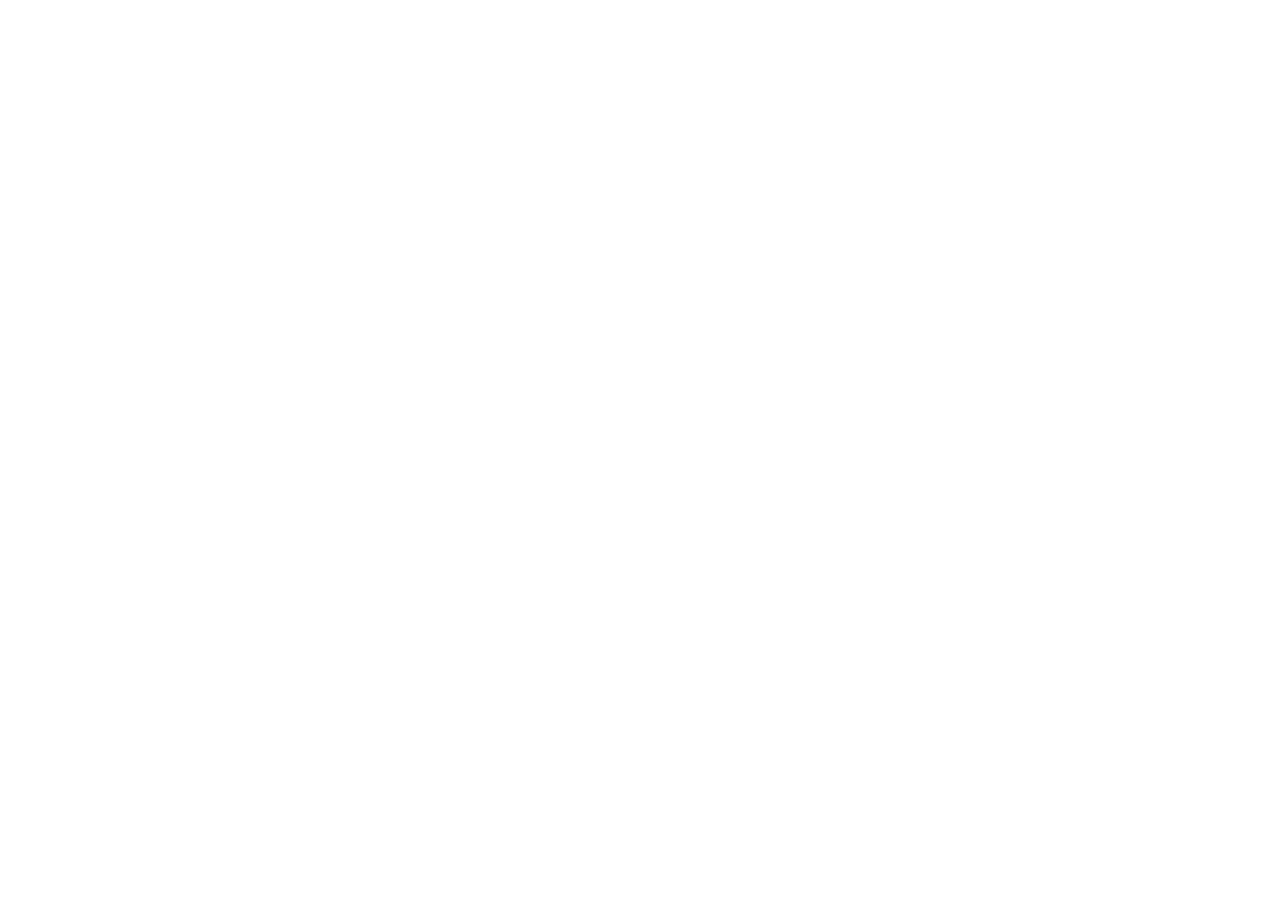
==== index.html @ 4d8fef51 "index.htmlを追加しました" ====
<!DOCTYPE html>
<html lang="ja">
<head>
  <meta charset="UTF-8">
  <meta http-equiv="X-UA-Compatible" content="IE=edge">
  <meta name="viewport" content="width=device-width, initial-scale=1.0">
  <title>Document</title>
</head>
<body>
  
</body>
</html>
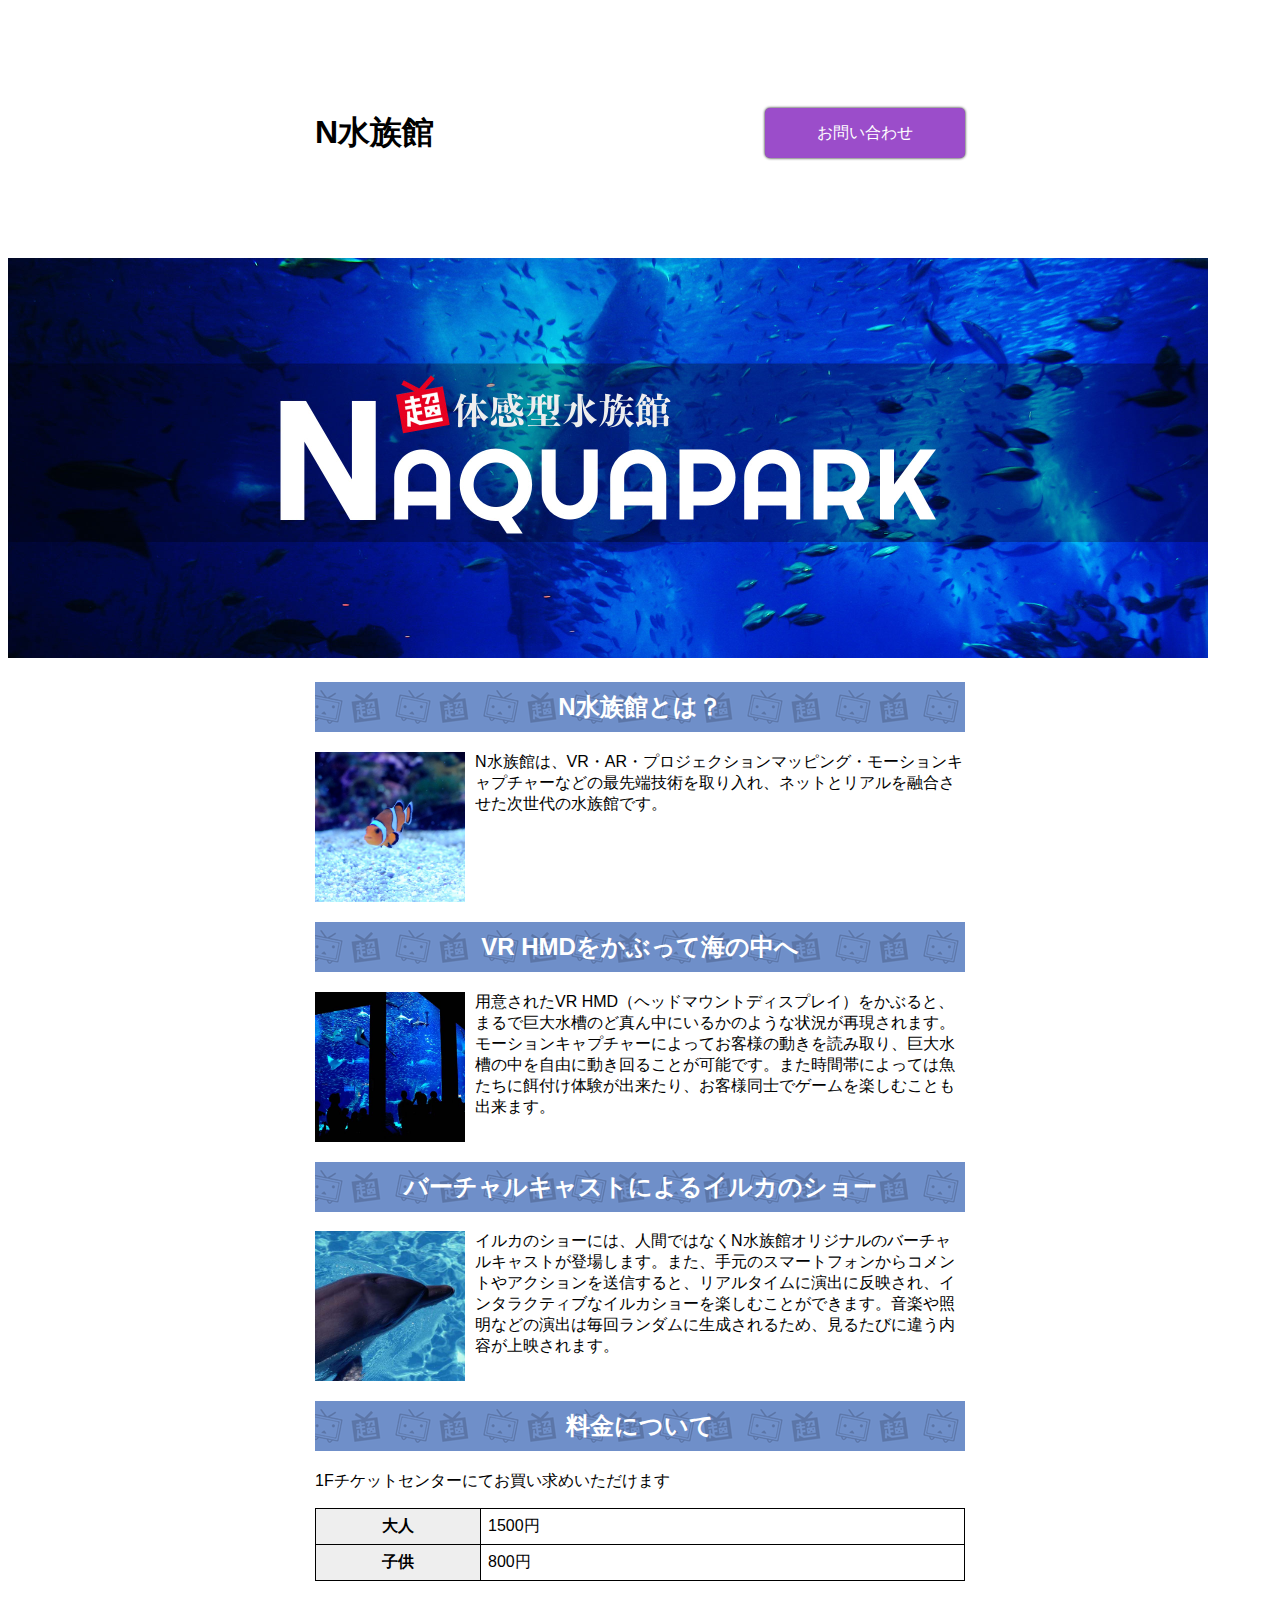
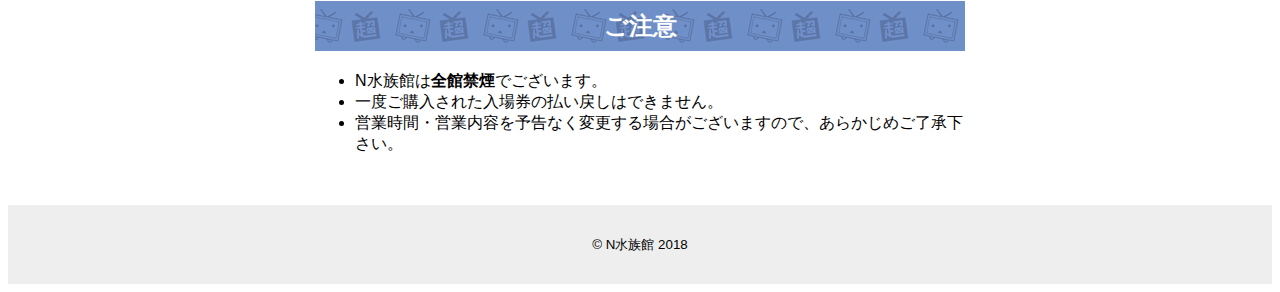
==== commit 3dba784c: "N予備色々！" ====
--- a/index.html
+++ b/index.html
@@ -1,12 +1,98 @@
 <!DOCTYPE html>
 <html lang="ja">
-<head>
-  <meta charset="UTF-8">
-  <meta http-equiv="X-UA-Compatible" content="IE=edge">
-  <meta name="viewport" content="width=device-width, initial-scale=1.0">
-  <title>Document</title>
-</head>
-<body>
-  
-</body>
-</html>+  <head>
+    <meta charset="UTF-8" />
+    <meta http-equiv="X-UA-Compatible" content="IE=edge" />
+    <meta name="viewport" content="width=device-width, initial-scale=1.0" />
+    <title>N水族館</title>
+
+    <link rel="stylesheet" href=".normalize.css" />
+    <link rel="stylesheet" href="style.css" />
+  </head>
+
+  <body>
+    <header>
+      <div class="headerInner">
+        <!-- 水族館のロゴ -->
+        <h1 class="logo">N水族館</h1>
+        <nav>
+          <div class="hover">
+            <a class="contactButton" href="https://www.google.co.jp/"
+              >お問い合わせ</a
+            >
+          </div>
+        </nav>
+      </div>
+    </header>
+    <main>
+      <div class="keyVIsual">
+        <img src="1.jpg" alt="N水族館" width="1200" height="400" />
+      </div>
+      <div class="mainInner">
+        <article>
+          <section>
+            <div class="aboutWrapper">
+              <h2>N水族館とは？</h2>
+              <p class="clearfix">
+                <img src="pic1.jpg" width="150" height="150" />
+                N水族館は、VR・AR・プロジェクションマッピング・モーションキャプチャーなどの最先端技術を取り入れ、ネットとリアルを融合させた次世代の水族館です。
+              </p>
+            </div>
+          </section>
+          <section>
+            <div class="aboutWrapper">
+              <h2>VR HMDをかぶって海の中へ</h2>
+              <p class="clearfix">
+                <img src="pic2.jpg" width="150" height="150" />
+                用意されたVR
+                HMD（ヘッドマウントディスプレイ）をかぶると、まるで巨大水槽のど真ん中にいるかのような状況が再現されます。モーションキャプチャーによってお客様の動きを読み取り、巨大水槽の中を自由に動き回ることが可能です。また時間帯によっては魚たちに餌付け体験が出来たり、お客様同士でゲームを楽しむことも出来ます。
+              </p>
+            </div>
+          </section>
+          <section>
+            <div class="aboutWrapper">
+              <h2>バーチャルキャストによるイルカのショー</h2>
+              <p class="clearfix">
+                <img src="pic3.jpg" width="150" height="150" />
+                イルカのショーには、人間ではなくN水族館オリジナルのバーチャルキャストが登場します。また、手元のスマートフォンからコメントやアクションを送信すると、リアルタイムに演出に反映され、インタラクティブなイルカショーを楽しむことができます。音楽や照明などの演出は毎回ランダムに生成されるため、見るたびに違う内容が上映されます。
+              </p>
+            </div>
+          </section>
+        </article>
+        <article>
+          <div class="priceWrapper">
+            <h2>料金について</h2>
+            <p>1Fチケットセンターにてお買い求めいただけます</p>
+            <table>
+              <tr>
+                <th>大人</th>
+                <td>1500円</td>
+              </tr>
+              <tr>
+                <th>子供</th>
+                <td>800円</td>
+              </tr>
+            </table>
+          </div>
+        </article>
+        <article>
+          <div class="noteWrapper">
+            <h2>ご注意</h2>
+            <ul>
+              <li>N水族館は<strong>全館禁煙</strong>でございます。</li>
+              <li>一度ご購入された入場券の払い戻しはできません。</li>
+              <li>
+                営業時間・営業内容を予告なく変更する場合がございますので、あらかじめご了承下さい。
+              </li>
+            </ul>
+          </div>
+        </article>
+      </div>
+    </main>
+    <footer>
+      <div class="footerInner">
+        <small>&copy; N水族館 2018</small>
+      </div>
+    </footer>
+  </body>
+</html>
--- a/style.css
+++ b/style.css
@@ -0,0 +1,162 @@
+body {
+  font-family: sans-serif;
+}
+
+.keyVisual {
+  text-align: center;
+}
+.headerInner {
+  height: 250px;
+
+  display: flex;
+  justify-content: space-between;
+  align-items: center;
+}
+
+footer {
+  background: #eeeeee;
+}
+.footerInner {
+  text-align: center;
+  margin-top: 50px;
+  padding: 30px;
+}
+.headerInner,
+.mainInner {
+  max-width: 650px;
+  margin: auto;
+  padding: 0 20px;
+}
+.priceWrapper table,
+.priceWrapper th,
+.priceWrapper td {
+  border-collapse: collapse;
+  border: 1px solid black;
+}
+.priceWrapper th,
+.priceWrapper td {
+  padding: 7px;
+}
+.priceWrapper table {
+  width: 100%;
+}
+.priceWrapper th {
+  width: 150px;
+  background: #eee;
+}
+h2 {
+  background-image: url(niconico_bg_blue.png);
+  line-height: 50px;
+  padding: 0 15px;
+  color: #fff;
+  text-align: center;
+}
+.aboutWrapper img {
+  float: left;
+}
+
+.clearfix::after {
+  content: "";
+  display: block;
+  clear: both;
+}
+.aboutWrapper img {
+  float: left;
+  margin-right: 10px;
+}
+
+.contactButton {
+  display: inline-block;
+  background: #9b4dca;
+  color: #fff;
+  text-decoration: none;
+  width: 200px;
+  height: 50px;
+  line-height: 50px;
+  border-radius: 5px;
+  margin: auto;
+  box-shadow: 0 0 3px #000;
+  text-align: center;
+  transition: 700ms;
+}
+
+.hover a:hover {
+  background: orange;
+}
+
+main h1 {
+  text-align: center;
+}
+
+.contactForm {
+  width: 100%;
+  max-width: 650px;
+  margin: 0 auto 20px;
+  border-spacing: 0;
+}
+
+.contactForm th,
+.contactForm td {
+  padding: 2rem 0;
+  border-bottom: 1px solid #e1e1e1;
+}
+.contactForm th {
+  text-align: left;
+  color: #606c76;
+}
+
+input[type="text"],
+textarea {
+  background-color: transparent;
+  border: 1px solid #d1d1d1;
+  border-radius: 5px;
+  box-shadow: none;
+  box-sizing: border-box;
+  min-height: 1rem;
+  padding: 10px;
+  width: 100%;
+  font-size: 16px;
+}
+
+input[type="text"]::placeholder {
+  color: #aaa;
+  transition: 300ms;
+}
+input[type="text"]:focus,
+textarea:focus {
+  border-color: #41487e;
+  outline: 0;
+}
+input[type="text"]:focus::placeholder {
+  transition: translateX(30px);
+  opacity: 0;
+}
+
+input[type="radio"] {
+  display: none;
+}
+input[type="radio"] + label {
+  padding-left: 20px;
+  margin-right: 20px;
+  position: relative;
+}
+input[type="radio"] + label:before {
+  content: "";
+  display: block;
+  position: absolute;
+  top: 0;
+  left: 0;
+  width: 15px;
+  height: 15px;
+  border: 1px solid #999;
+  border-radius: 50%;
+}
+
+input[tipe="checkbox"] {
+  display: none;
+}
+input[type="checkbox"]+label{
+  padding-left: 25px;
+  position: relative;
+}
+input[]
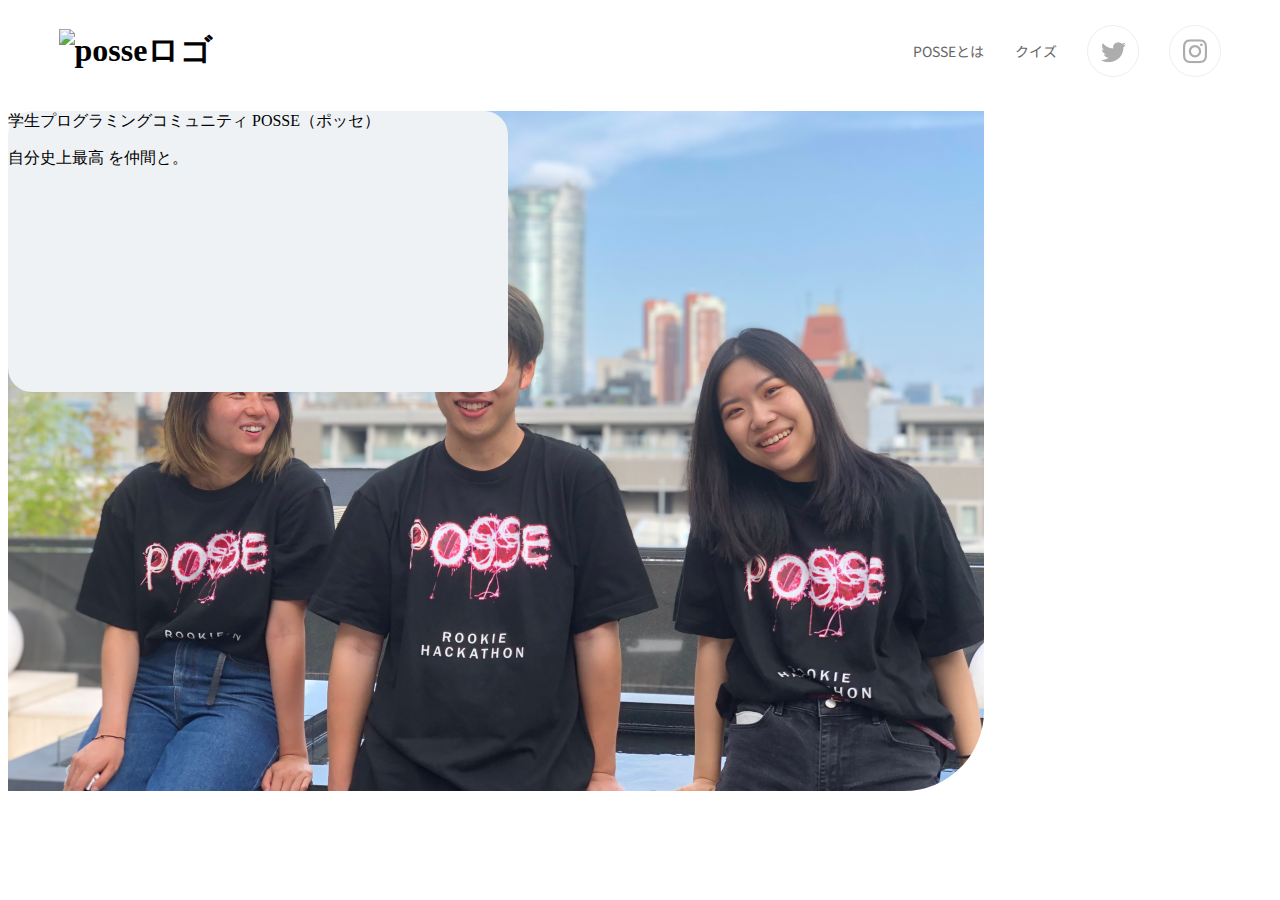
==== commit c089ad89: "header完成！" ====
--- a/index.html
+++ b/index.html
@@ -4,95 +4,68 @@
     <meta charset="UTF-8" />
     <meta http-equiv="X-UA-Compatible" content="IE=edge" />
     <meta name="viewport" content="width=device-width, initial-scale=1.0" />
-    <title>N水族館</title>
+    <link rel="stylesheet" href="./style.css" />
 
-    <link rel="stylesheet" href=".normalize.css" />
-    <link rel="stylesheet" href="style.css" />
+    <link rel="preconnect" href="https://fonts.googleapis.com" />
+    <link rel="preconnect" href="https://fonts.gstatic.com" crossorigin />
+    <link
+      href="https://fonts.googleapis.com/css2?family=Noto+Sans+JP:wght@700&display=swap"
+      rel="stylesheet"
+    />
+
+    <!-- 
+    <link rel="preconnect" href="https://fonts.googleapis.com">
+    <link rel="preconnect" href="https://fonts.gstatic.com" >
+    <link href="https://fonts.googleapis.com/css2?family=Noto+Sans+JP:wght@400;700&family=Plus+Jakarta+Sans:wght@400;700&display=swap" rel="stylesheet">
+    -->
+
+    <title>トップページ</title>
   </head>
 
+  
+
   <body>
-    <header>
-      <div class="headerInner">
-        <!-- 水族館のロゴ -->
-        <h1 class="logo">N水族館</h1>
-        <nav>
-          <div class="hover">
-            <a class="contactButton" href="https://www.google.co.jp/"
-              >お問い合わせ</a
-            >
-          </div>
-        </nav>
+    <header class="page-header wrapper">
+      <h1>
+        <img
+          id="logo"
+          src="https://posse-ap.com/img/posseLogo.png"
+          alt="posseロゴ"
+        />
+      </h1>
+      <nav>
+        <ul class="main-nav">
+          <li><a href="" class="nav1">POSSEとは</a></li>
+          <li><a href="" class="nav2">クイズ</a></li>
+
+          <li>
+            <a href="https://twitter.com/posse_program" class="nav3">
+              <img src="1-6_image\icon-twitter.svg" alt="" class="twitter" />
+            </a>
+          </li>
+          <li>
+            <a
+              href="https://www.instagram.com/accounts/login/?next=/posse_programming/"
+              class="nav4"
+              ><img src="/1-6_image/icon-instagram.svg" alt="" class="insta"
+            /></a>
+          </li>
+        </ul>
+      </nav>
+    </header>
+
+
+    <section>
+      <div class="main-content">
+        <img src="/1-6_image/img-hero.jpg" alt="" class="photo" />
       </div>
-    </header>
-    <main>
-      <div class="keyVIsual">
-        <img src="1.jpg" alt="N水族館" width="1200" height="400" />
+      <div class="section-wrapper">
+        <p class="">学生プログラミングコミュニティ POSSE（ポッセ）</p>
+        <p>自分史上最高 を仲間と。</p>
       </div>
-      <div class="mainInner">
-        <article>
-          <section>
-            <div class="aboutWrapper">
-              <h2>N水族館とは？</h2>
-              <p class="clearfix">
-                <img src="pic1.jpg" width="150" height="150" />
-                N水族館は、VR・AR・プロジェクションマッピング・モーションキャプチャーなどの最先端技術を取り入れ、ネットとリアルを融合させた次世代の水族館です。
-              </p>
-            </div>
-          </section>
-          <section>
-            <div class="aboutWrapper">
-              <h2>VR HMDをかぶって海の中へ</h2>
-              <p class="clearfix">
-                <img src="pic2.jpg" width="150" height="150" />
-                用意されたVR
-                HMD（ヘッドマウントディスプレイ）をかぶると、まるで巨大水槽のど真ん中にいるかのような状況が再現されます。モーションキャプチャーによってお客様の動きを読み取り、巨大水槽の中を自由に動き回ることが可能です。また時間帯によっては魚たちに餌付け体験が出来たり、お客様同士でゲームを楽しむことも出来ます。
-              </p>
-            </div>
-          </section>
-          <section>
-            <div class="aboutWrapper">
-              <h2>バーチャルキャストによるイルカのショー</h2>
-              <p class="clearfix">
-                <img src="pic3.jpg" width="150" height="150" />
-                イルカのショーには、人間ではなくN水族館オリジナルのバーチャルキャストが登場します。また、手元のスマートフォンからコメントやアクションを送信すると、リアルタイムに演出に反映され、インタラクティブなイルカショーを楽しむことができます。音楽や照明などの演出は毎回ランダムに生成されるため、見るたびに違う内容が上映されます。
-              </p>
-            </div>
-          </section>
-        </article>
-        <article>
-          <div class="priceWrapper">
-            <h2>料金について</h2>
-            <p>1Fチケットセンターにてお買い求めいただけます</p>
-            <table>
-              <tr>
-                <th>大人</th>
-                <td>1500円</td>
-              </tr>
-              <tr>
-                <th>子供</th>
-                <td>800円</td>
-              </tr>
-            </table>
-          </div>
-        </article>
-        <article>
-          <div class="noteWrapper">
-            <h2>ご注意</h2>
-            <ul>
-              <li>N水族館は<strong>全館禁煙</strong>でございます。</li>
-              <li>一度ご購入された入場券の払い戻しはできません。</li>
-              <li>
-                営業時間・営業内容を予告なく変更する場合がございますので、あらかじめご了承下さい。
-              </li>
-            </ul>
-          </div>
-        </article>
-      </div>
-    </main>
-    <footer>
-      <div class="footerInner">
-        <small>&copy; N水族館 2018</small>
-      </div>
-    </footer>
+    </section>
+    <section></section>
+    <section></section>
+    <footer></footer>
   </body>
 </html>
--- a/style.css
+++ b/style.css
@@ -1,162 +1,100 @@
-body {
-  font-family: sans-serif;
+.html {
+  font-size: 100%;
+  width: 1440px;
+  height: 2230px;
+  background: #ffffff;
 }
 
-.keyVisual {
-  text-align: center;
-}
-.headerInner {
-  height: 250px;
-
+.page-header {
   display: flex;
   justify-content: space-between;
   align-items: center;
+
+  margin: 0 auto;
+  padding: 0 4%;
 }
 
-footer {
-  background: #eeeeee;
-}
-.footerInner {
-  text-align: center;
-  margin-top: 50px;
-  padding: 30px;
-}
-.headerInner,
-.mainInner {
-  max-width: 650px;
-  margin: auto;
-  padding: 0 20px;
-}
-.priceWrapper table,
-.priceWrapper th,
-.priceWrapper td {
-  border-collapse: collapse;
-  border: 1px solid black;
-}
-.priceWrapper th,
-.priceWrapper td {
-  padding: 7px;
-}
-.priceWrapper table {
-  width: 100%;
-}
-.priceWrapper th {
-  width: 150px;
-  background: #eee;
-}
-h2 {
-  background-image: url(niconico_bg_blue.png);
-  line-height: 50px;
-  padding: 0 15px;
-  color: #fff;
-  text-align: center;
-}
-.aboutWrapper img {
-  float: left;
+a {
+  text-decoration-line: none;
 }
 
-.clearfix::after {
-  content: "";
-  display: block;
-  clear: both;
-}
-.aboutWrapper img {
-  float: left;
-  margin-right: 10px;
+#logo {
+  width: 148px;
+  height: 27.53px;
+  max-width: 100%;
 }
 
-.contactButton {
-  display: inline-block;
-  background: #9b4dca;
-  color: #fff;
-  text-decoration: none;
-  width: 200px;
+.main-nav {
+  display: flex;
+  font-size: 14px;
+  width: 308px;
   height: 50px;
-  line-height: 50px;
-  border-radius: 5px;
-  margin: auto;
-  box-shadow: 0 0 3px #000;
-  text-align: center;
-  transition: 700ms;
+  list-style-type: none;
+  justify-content: space-between;
+  align-items: center;
+  font-family: "Noto Sans JP", sans-serif;
 }
 
-.hover a:hover {
-  background: orange;
+.nav1 {
+  font-style: normal;
+  color: #666666;
+  font-weight: 70px;
+  font-size: 14px;
+}
+.nav2 {
+  color: #666666;
+}
+.nav3 {
+  width: 50px;
+  height: 50px;
+  display: inline-block;
+  text-align: center;
+  line-height: 50px;
+  border-radius: 50%;
+  border: 1px solid #eeeeee;
+  position: relative;
 }
 
-main h1 {
+.twitter {
+  position: relative;
+  top: 6px;
+}
+.nav4 {
+  width: 50px;
+  height: 50px;
+  display: inline-block;
   text-align: center;
+  line-height: 50px;
+  border-radius: 50px;
+  border: 1px solid#eeeeee;
+}
+.insta {
+  position: relative;
+  top: 7px;
 }
 
-.contactForm {
-  width: 100%;
-  max-width: 650px;
-  margin: 0 auto 20px;
-  border-spacing: 0;
+
+
+
+.main-content {
+  position: absolute;
+
 }
 
-.contactForm th,
-.contactForm td {
-  padding: 2rem 0;
-  border-bottom: 1px solid #e1e1e1;
+.photo {
+  position: relative;
+  right: 0px;
+  top: 0px;
+  width: 976px;
+  height: 680px;
+  border-radius: 80px 0px 80px 0px ;
+  z-index: 1;
 }
-.contactForm th {
-  text-align: left;
-  color: #606c76;
+.section-wrapper{
+  position: relative;
+  width: 500px;
+  height: 281px;
+background: #eff2f5;
+border-radius: 24px;
+z-index: 2;
 }
-
-input[type="text"],
-textarea {
-  background-color: transparent;
-  border: 1px solid #d1d1d1;
-  border-radius: 5px;
-  box-shadow: none;
-  box-sizing: border-box;
-  min-height: 1rem;
-  padding: 10px;
-  width: 100%;
-  font-size: 16px;
-}
-
-input[type="text"]::placeholder {
-  color: #aaa;
-  transition: 300ms;
-}
-input[type="text"]:focus,
-textarea:focus {
-  border-color: #41487e;
-  outline: 0;
-}
-input[type="text"]:focus::placeholder {
-  transition: translateX(30px);
-  opacity: 0;
-}
-
-input[type="radio"] {
-  display: none;
-}
-input[type="radio"] + label {
-  padding-left: 20px;
-  margin-right: 20px;
-  position: relative;
-}
-input[type="radio"] + label:before {
-  content: "";
-  display: block;
-  position: absolute;
-  top: 0;
-  left: 0;
-  width: 15px;
-  height: 15px;
-  border: 1px solid #999;
-  border-radius: 50%;
-}
-
-input[tipe="checkbox"] {
-  display: none;
-}
-input[type="checkbox"]+label{
-  padding-left: 25px;
-  position: relative;
-}
-input[]
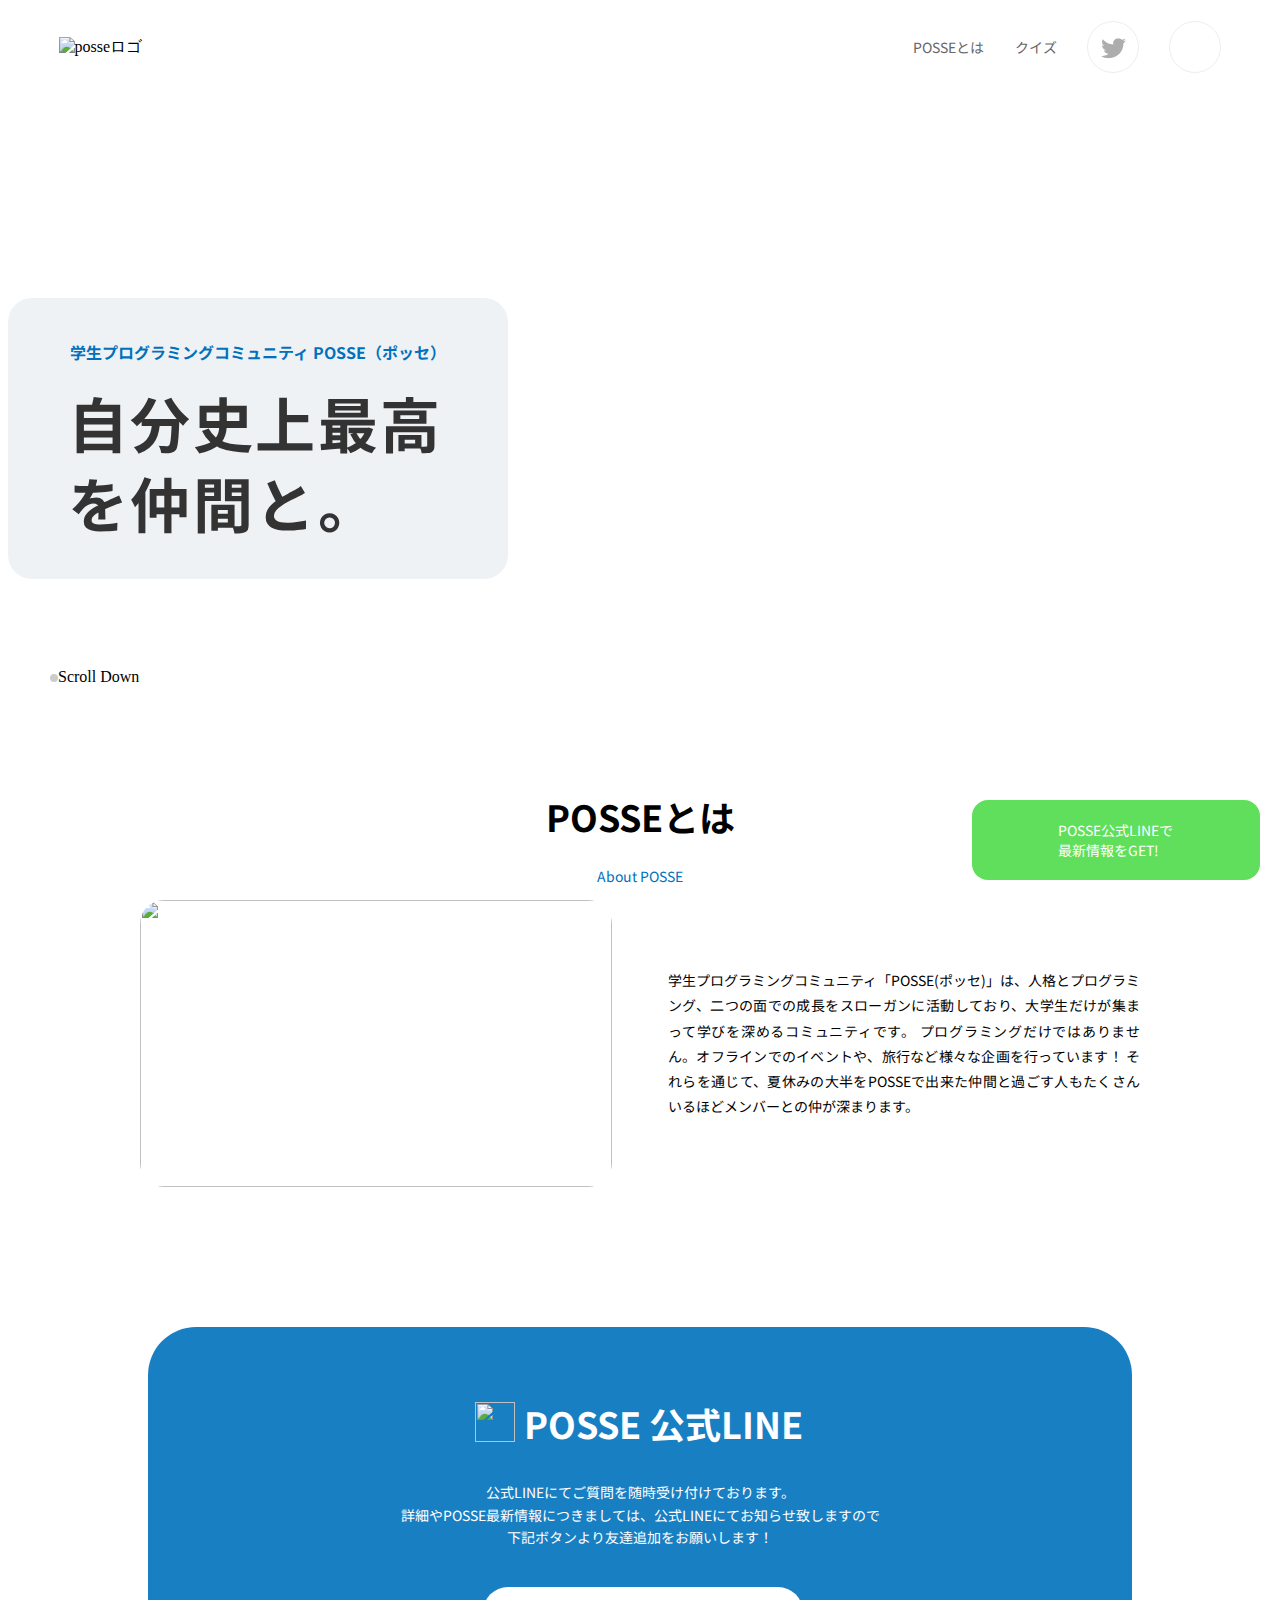
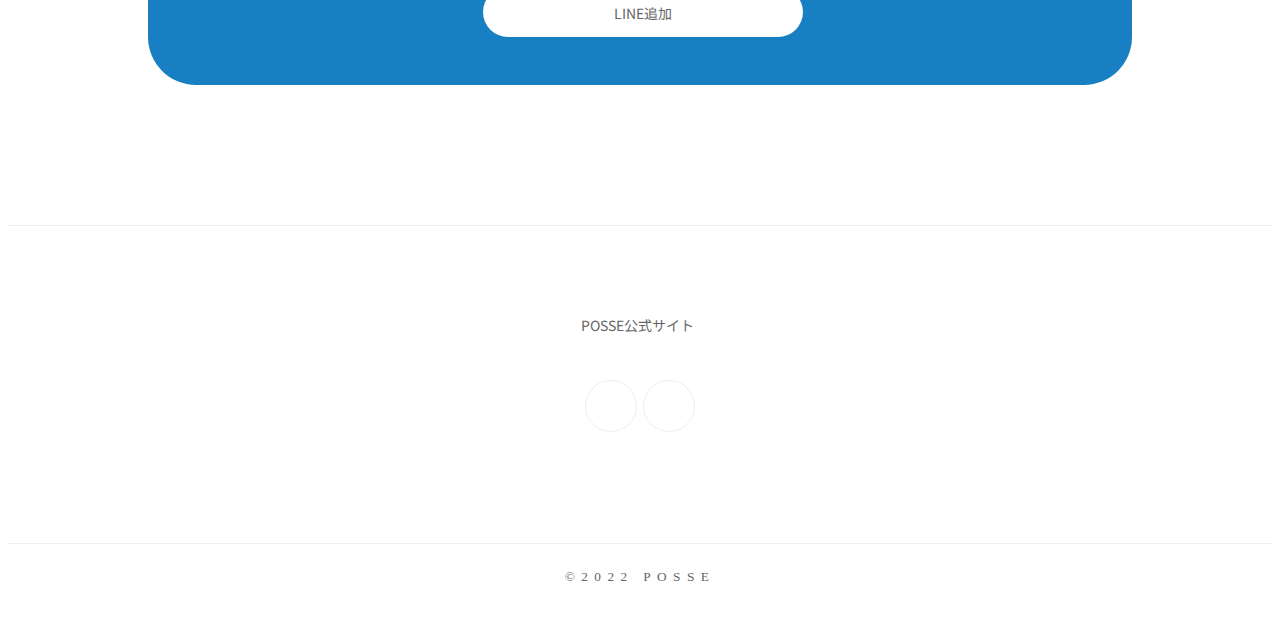
==== commit 892890ec: "完成" ====
--- a/index.html
+++ b/index.html
@@ -22,17 +22,14 @@
     <title>トップページ</title>
   </head>
 
-  
-
   <body>
-    <header class="page-header wrapper">
-      <h1>
+    <header class="page-header ">
+      <div>
         <img
           id="logo"
           src="https://posse-ap.com/img/posseLogo.png"
-          alt="posseロゴ"
-        />
-      </h1>
+          alt="posseロゴ"/>
+      </div>
       <nav>
         <ul class="main-nav">
           <li><a href="" class="nav1">POSSEとは</a></li>
@@ -47,25 +44,87 @@
             <a
               href="https://www.instagram.com/accounts/login/?next=/posse_programming/"
               class="nav4"
-              ><img src="/1-6_image/icon-instagram.svg" alt="" class="insta"
+              ><img src="/gen3.0-yuna-kawamura/1-6_image/icon-instagram.svg" alt="" class="insta"
             /></a>
           </li>
         </ul>
       </nav>
     </header>
 
+    <section class="section1-wrapper">
+      <div class="main-content">
+        <img src="/gen3.0-yuna-kawamura/1-6_image/img-hero.jpg" alt="" class="photo" />
+      </div>
+      <div class="text-wrapper">
+        <p class="section-text1">
+          学生プログラミングコミュニティ POSSE（ポッセ）
+        </p>
+        <p class="section-text2">自分史上最高 を仲間と。</p>
+        <div class="section-scrolldown">Scroll Down</div>
+      </div>
+    </section>
+
+    
+    <section class="section2-wrapper">
+      <h1>POSSEとは</h1>
+      <p class="section2-wrapper-p">About POSSE</p>
+      <div class="section2-colum">
+        <img src="/gen3.0-yuna-kawamura/1-6_image/img-about.jpg" alt="">
+        <p>学生プログラミングコミュニティ「POSSE(ポッセ)」は、人格とプログラミング、二つの面での成長をスローガンに活動しており、大学生だけが集まって学びを深めるコミュニティです。
+          プログラミングだけではありません。オフラインでのイベントや、旅行など様々な企画を行っています！
+          それらを通じて、夏休みの大半をPOSSEで出来た仲間と過ごす人もたくさんいるほどメンバーとの仲が深まります。</p>
+      </div>
+    </section>
 
     <section>
-      <div class="main-content">
-        <img src="/1-6_image/img-hero.jpg" alt="" class="photo" />
+      <div class="section3-wrapper">
+        <div class="section3-img-back">
+        <img src="/gen3.0-yuna-kawamura/1-6_image/icon-line.svg" alt="">
+        </div>
+        <h2>POSSE 公式LINE</h2>
+        <p>公式LINEにてご質問を随時受け付けております。<br> 詳細やPOSSE最新情報につきましては、公式LINEにてお知らせ致しますので<br> 下記ボタンより友達追加をお願いします！</p>
+        <a href="https://line.me/R/ti/p/@651htnqp?from=page">
+          <div class="section3-line">
+            <p>LINE追加</p>
+            <img src="/gen3.0-yuna-kawamura/1-6_image/icon-link-dark.svg" alt="">
+          </div>
+        </a>
       </div>
-      <div class="section-wrapper">
-        <p class="">学生プログラミングコミュニティ POSSE（ポッセ）</p>
-        <p>自分史上最高 を仲間と。</p>
+    
+    </section>
+
+    <footer class="footer">
+      <div class="footer-logo">
+        <img
+          src="https://posse-ap.com/img/posseLogo.png"
+          alt=""
+        />
       </div>
-    </section>
-    <section></section>
-    <section></section>
-    <footer></footer>
+      <div class="footer-link">
+        <a href="https://posse-ap.com/" class="footer-posselink">POSSE公式サイト</a>
+      </div>
+      
+      <div class="footer-icon">
+      <a href="https://twitter.com/posse_program" class="footer-twitter"><img src="/gen3.0-yuna-kawamura/1-6_image/icon-twitter.svg" alt="" class="footer-twitter-img" /></a>
+      <a href="https://www.instagram.com/posse_programming/" class="footer-insta"><img src="/gen3.0-yuna-kawamura/1-6_image/icon-instagram.svg" alt="" class="footer-insta-img" /></a>
+    </div>
+    </footer>
+
+    <div class="copyright">
+      <small class=>&copy;2022 POSSE</small>
+    </div>
+
+    <a href="https://line.me/R/ti/p/@651htnqp?from=page">
+      <div class="POSSELINE">
+        <div class="POSSELINE-img-back">
+        <img src="/gen3.0-yuna-kawamura/1-6_image/icon-line.svg" alt="" class="POSSELINE-LINEicon">
+        </div>
+        <p>POSSE公式LINEで<br>
+          最新情報をGET!</p>
+          <img src="/gen3.0-yuna-kawamura/1-6_image/icon-link-dark.svg" alt="" class="POSSELINE-img">
+      </div>
+    </a>
+
+
   </body>
 </html>
--- a/style.css
+++ b/style.css
@@ -12,6 +12,11 @@
 
   margin: 0 auto;
   padding: 0 4%;
+  position: sticky;
+  top: 0;
+  z-index: 3;
+  background: #ffffff;
+
 }
 
 a {
@@ -73,28 +78,300 @@
   top: 7px;
 }
 
-
-
+.section1-wrapper {
+  width: 100%;
+  height: 680px;
+}
 
 .main-content {
-  position: absolute;
+  width: 100%;
+  height: 689px;
+  position: relative;
+  width: 100%;
 
 }
 
 .photo {
-  position: relative;
-  right: 0px;
+  position: absolute;
+  right:0 ;
   top: 0px;
-  width: 976px;
-  height: 680px;
-  border-radius: 80px 0px 80px 0px ;
+  width:70% ;
+  /* height: 680px; */
+  border-radius: 80px 0px 0px 80px;
   z-index: 1;
 }
-.section-wrapper{
-  position: relative;
+.text-wrapper {
+  position: absolute;
+  /* left: 80px; */
+  top: 298px;
   width: 500px;
   height: 281px;
-background: #eff2f5;
-border-radius: 24px;
-z-index: 2;
-}
+  background: #eff2f5;
+  border-radius: 24px;
+  z-index: 2;
+}
+.section-text1 {
+  margin: auto;
+  padding: 40px 62px 0px 62px;
+  font-family: Noto Sans JP;
+  font-weight: 700;
+  line-height: 180%;
+  font-style: normal;
+  font-size: 16px;
+  color: #0071bc;
+}
+.section-text2 {
+  width: 375px;
+  height: 160px;
+  margin: auto;
+  padding: 15px 60px 40px 55px;
+  font-family: Noto Sans JP;
+  font-style: normal;
+  font-weight: 700;
+  font-size: 60px;
+  line-height: 80px;
+  letter-spacing: 0.04em;
+  color: #333333;
+}
+
+.section-scrolldown{
+  margin: 86px 250px 14px 42px;
+}
+.section-scrolldown::before {
+  background-color: #ccc;
+  border-radius: 8px;
+  content: "";
+  display: inline-block;
+  height: 8px;
+  width: 8px;
+}
+
+
+.section2-wrapper{
+width: 100%;
+margin: 0 auto;
+text-align: center;
+font-family: 'Noto Sans JP';
+
+}
+.section2-wrapper h1 {
+  font-size: 36px;
+  
+}
+
+.section2-wrapper-p{
+  font-size: 14px;
+  color: #0071BC;
+  
+}
+
+.section2-colum{
+  margin: 0 auto;
+  display: flex;
+  justify-content: space-between;
+  width: 1000px;
+  height: 287px;
+}
+.section2-colum img{
+  width: 472px;
+  height: 287px;
+  border-radius: 24px;
+  margin-bottom:140px ;
+}
+.section2-colum p{
+  width: 472px;
+  font-size: 14px;
+  text-align: justify;
+  line-height: 25.2px;
+  align-self: center;
+}
+
+.section3-wrapper{
+  text-align: center;
+  background-image:url(/gen3.0-yuna-kawamura/1-6_image/bg-line.jpg);
+  background-size: cover;
+  border-radius:  48px ;
+  margin:140px auto;
+  display: flex;
+  justify-content: center;
+  width:984px ;
+  height: 358px;
+  position: relative;
+}
+.section3-wrapper::before{
+  content: "";
+  position: absolute;
+  top: 0;
+  right: 0;
+  bottom: 0;
+  left: 0;
+  background-color: rgba(0,113,188,0.9);
+  border-radius: 48px;
+}
+.section3-wrapper h2{
+  font-family: 'Noto Sans JP';
+  font-size: 36px;
+  color: #ffffff;
+  position: absolute;
+  top: 40px;
+  right: 328px;
+  left:375px ;
+}
+.section3-wrapper img{
+  width: 40px;
+  height: 40px;
+  position: absolute;
+  top:75px ;
+  bottom: 236px;
+  left: 327px;
+  /* background-color: #FFFFFF; */
+}
+.section3-img-back{
+  width: 40px;
+  background-color: #FFFFFF;
+}
+.section3-wrapper p{
+  width: 535px;
+  font-family: 'Noto Sans JP';
+  font-size: 14px;
+  line-height: 160%;
+  color: #ffffff;
+  position: absolute;
+  top: 140px;
+}
+.section3-line{
+  width:320px ;
+  height: 50px;
+  border-radius: 98px;
+  background-color: #ffffff;
+  position: absolute;
+  top:260px ;
+  left: 335px;
+  display: flex;
+  justify-content: center;
+  align-items:center ;
+}
+.section3-line p{
+  font-family: 'Noto Sans JP';
+  font-size: 14px;
+  color: #666666;
+  position: absolute;
+  top: 1px;
+}
+.section3-line img{
+  display: inline-block;
+  width: 14px;
+  position: absolute;
+  top: 6px;
+  left: 287px;
+  color: #666666
+  
+}
+
+
+.footer {
+  width: 100%;
+  height: 261px;
+  margin: 80px 0px 0px 0px;
+  padding: 56px 0px 0px 0px;
+  border: 1px solid;
+  border-right: transparent;
+  border-left: transparent;
+  border-color: #EEEEEE;
+
+}
+.footer-logo {
+  text-align: center;
+}
+.footer-logo img{
+  width: 202px;
+}
+.footer-link {
+  width: 118px;
+  height: 25px;
+  margin: 0 auto;
+  padding: 15px 0 40px 0;
+}
+.footer-posselink {
+  font-family: Noto Sans JP;
+  font-style: normal;
+  font-weight: 400;
+  font-size: 14px;
+  color: #666666;
+}
+.footer-icon {
+  display: flex;
+  justify-content: space-between;
+  width: 110px;
+  height: 50px;
+  margin: 0 auto;
+  text-align: center;
+}
+.footer-twitter {
+  display: block;
+  width: 50px;
+  height: 50px;
+  border-radius: 50%;
+  border: 1px solid#eeeeee;
+}
+
+.footer-twitter-img{
+  padding: 15px 0 0 0;
+}
+
+.footer-insta{
+  display: block;
+  width: 50px;
+  height: 50px;
+  border-radius: 50%;
+  border: 1px solid#eeeeee;
+
+}
+
+.footer-insta-img{
+  padding: 12.5px 0px 0px 0px;
+}
+
+.copyright{
+  color: #666666;
+  display: flex;
+  justify-content: center;
+  align-items: center;
+  height:65px;
+  letter-spacing: 0.4em;}
+
+  .POSSELINE{
+    display: flex;
+    width: 288px;
+    height: 80px;
+    justify-content: space-around;
+    align-items: center;
+    background-color: rgba(95,223,91,1);
+    border-radius:16px ;
+    margin-left: auto;
+    position: fixed;
+    bottom: 20px;
+    right: 20px;
+    z-index: 100;
+
+  }
+  .POSSELINE-img-back{
+    background-color: #FFFFFF;
+    height:30px ;
+    border-radius: 16px;
+    }
+    
+  
+  .POSSELINE-LINEicon{
+    width: 36px;
+    margin-top: -5px;
+  }
+  .POSSELINE p{
+    color:#FFFFFF ;
+    font-family: 'Noto Sans JP';
+    font-size: 14px;
+    z-index: 10;
+  }
+  .POSSELINE-img{
+    color: #FFFFFF;
+  }